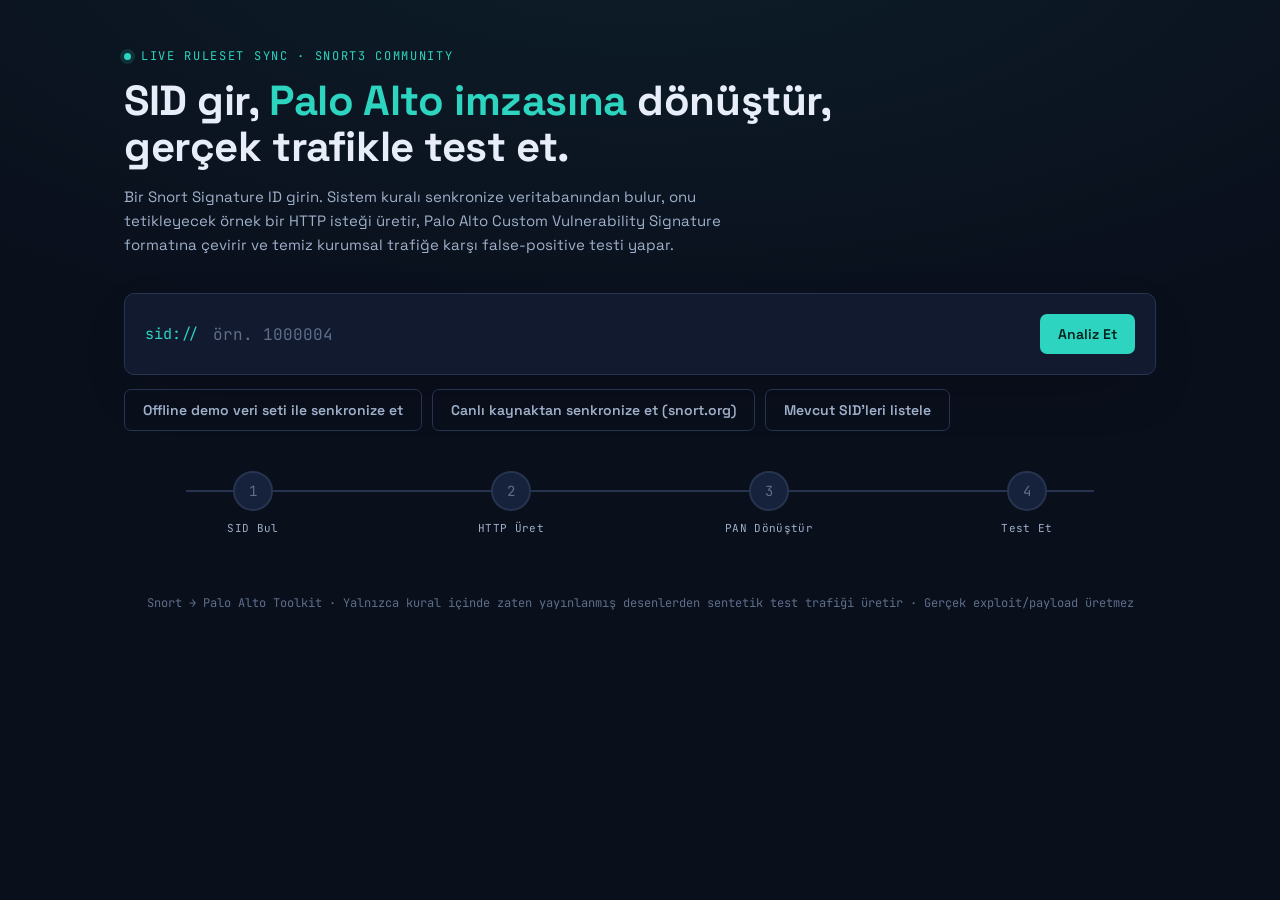
==== frontend/index.html @ 2f19ae96 "Initial commit" ====
<!DOCTYPE html>
<html lang="tr">
<head>
<meta charset="UTF-8">
<meta name="viewport" content="width=device-width, initial-scale=1.0">
<title>Snort → Palo Alto Dönüştürücü &amp; Test Toolkit</title>
<link rel="stylesheet" href="styles.css">
</head>
<body>
<div class="wrap">

  <div class="eyebrow"><span class="dot"></span> LIVE RULESET SYNC · SNORT3 COMMUNITY</div>
  <h1>SID gir, <span>Palo Alto imzasına</span> dönüştür,<br>gerçek trafikle test et.</h1>
  <p class="subtitle">
    Bir Snort Signature ID girin. Sistem kuralı senkronize veritabanından bulur,
    onu tetikleyecek örnek bir HTTP isteği üretir, Palo Alto Custom Vulnerability
    Signature formatına çevirir ve temiz kurumsal trafiğe karşı false-positive testi yapar.
  </p>

  <div class="console">
    <span class="prompt">sid://</span>
    <input id="sidInput" type="text" placeholder="örn. 1000004" autocomplete="off" />
    <button class="btn btn-primary" id="runBtn">Analiz Et</button>
  </div>

  <div class="toolbar">
    <button class="btn btn-ghost" id="syncOfflineBtn">Offline demo veri seti ile senkronize et</button>
    <button class="btn btn-ghost" id="syncLiveBtn">Canlı kaynaktan senkronize et (snort.org)</button>
    <button class="btn btn-ghost" id="listBtn">Mevcut SID'leri listele</button>
  </div>

  <div id="stateMsg" class="state-msg"></div>

  <div class="pipeline" id="pipeline">
    <div class="stage" data-stage="find"><div class="node">1</div><div class="label">SID Bul</div></div>
    <div class="stage" data-stage="http"><div class="node">2</div><div class="label">HTTP Üret</div></div>
    <div class="stage" data-stage="pan"><div class="node">3</div><div class="label">PAN Dönüştür</div></div>
    <div class="stage" data-stage="test"><div class="node">4</div><div class="label">Test Et</div></div>
  </div>

  <!-- Rule panel -->
  <div class="panel" id="rulePanel">
    <div class="panel-head"><h3>Snort Kuralı</h3><span class="tag" id="ruleTag"></span></div>
    <div class="panel-body">
      <div class="rule-meta" id="ruleMeta"></div>
      <pre id="ruleRaw"></pre>
    </div>
  </div>

  <!-- HTTP panel -->
  <div class="panel" id="httpPanel">
    <div class="panel-head"><h3>Üretilen Tetikleyici HTTP İsteği</h3><span class="tag">RAW HTTP/1.1</span></div>
    <div class="panel-body">
      <div class="copy-row"><button class="copy-btn" onclick="copyBlock('httpRaw')">Kopyala</button></div>
      <pre id="httpRaw"></pre>
      <div class="notice" id="httpNotes"></div>
    </div>
  </div>

  <!-- Palo Alto panel -->
  <div class="panel" id="panPanel">
    <div class="panel-head"><h3>Palo Alto Custom Vulnerability Signature</h3><span class="tag" id="panTag"></span></div>
    <div class="panel-body">
      <div class="copy-row"><button class="copy-btn" onclick="copyBlock('panXml')">XML kopyala</button></div>
      <pre id="panXml"></pre>
      <div class="copy-row" style="margin-top:16px;"><button class="copy-btn" onclick="copyBlock('panCli')">CLI kopyala</button></div>
      <pre id="panCli"></pre>
      <div class="notice" id="panWarnings"></div>
    </div>
  </div>

  <!-- Test panel -->
  <div class="panel" id="testPanel">
    <div class="panel-head"><h3>Test ve False-Positive Raporu</h3><span class="tag">PCAP tabanlı simülasyon</span></div>
    <div class="panel-body">
      <div id="testSummaryBadge"></div>
      <div class="test-grid">
        <div class="test-card">
          <div class="t-label">True Positive (tetikleyici istek)</div>
          <div class="t-value" id="tpValue">–</div>
        </div>
        <div class="test-card">
          <div class="t-label">False Positive Oranı (temiz trafik havuzu)</div>
          <div class="t-value" id="fpValue">–</div>
        </div>
      </div>
      <div style="margin-top:20px;">
        <div class="t-label" style="margin-bottom:8px;">Temiz trafik havuzu detayı</div>
        <div id="fpList"></div>
      </div>
      <div class="copy-row" style="margin-top:16px;"><button class="copy-btn" id="downloadPcapBtn">PCAP indir</button></div>
    </div>
  </div>

  <!-- SID list panel -->
  <div class="panel" id="listPanel">
    <div class="panel-head"><h3>Veritabanındaki SID'ler</h3><span class="tag" id="listTag"></span></div>
    <div class="panel-body" id="listBody"></div>
  </div>

  <footer>Snort → Palo Alto Toolkit · Yalnızca kural içinde zaten yayınlanmış desenlerden sentetik test trafiği üretir · Gerçek exploit/payload üretmez</footer>
</div>

<script src="app.js"></script>
</body>
</html>
---- frontend/styles.css ----
@import url('https://fonts.googleapis.com/css2?family=Space+Grotesk:wght@400;500;600;700&family=JetBrains+Mono:wght@400;500;700&display=swap');

:root{
  --bg-0:#0A0F1C;
  --bg-1:#111A2E;
  --bg-2:#16223B;
  --line:#26344F;
  --text-hi:#E7EEF9;
  --text-mid:#9FB0C9;
  --text-low:#5E6E8A;
  --teal:#2DD4BF;
  --teal-dim:#134E4A;
  --amber:#F5A524;
  --red:#EF4757;
  --green:#22C55E;
  --mono:'JetBrains Mono', ui-monospace, monospace;
  --sans:'Space Grotesk', system-ui, sans-serif;
}

*{box-sizing:border-box;}
html,body{margin:0;padding:0;}
body{
  background:
    radial-gradient(ellipse 80% 50% at 50% -10%, rgba(45,212,191,0.08), transparent),
    var(--bg-0);
  color:var(--text-hi);
  font-family:var(--sans);
  min-height:100vh;
}

::selection{background:var(--teal);color:var(--bg-0);}

.wrap{max-width:1080px;margin:0 auto;padding:48px 24px 96px;}

/* ---------- Header / hero ---------- */
.eyebrow{
  font-family:var(--mono);
  font-size:12px;
  letter-spacing:.14em;
  text-transform:uppercase;
  color:var(--teal);
  display:flex;align-items:center;gap:10px;
  margin-bottom:14px;
}
.eyebrow .dot{width:7px;height:7px;border-radius:50%;background:var(--teal);box-shadow:0 0 0 4px rgba(45,212,191,0.15);animation:pulse 2s infinite;}
@keyframes pulse{0%,100%{opacity:1;}50%{opacity:.35;}}

h1{
  font-size:clamp(28px,4vw,42px);
  line-height:1.1;
  margin:0 0 10px;
  font-weight:700;
  letter-spacing:-0.01em;
}
h1 span{color:var(--teal);}

.subtitle{color:var(--text-mid);font-size:15px;max-width:640px;line-height:1.6;margin-bottom:36px;}

/* ---------- SID input console ---------- */
.console{
  background:var(--bg-1);
  border:1px solid var(--line);
  border-radius:10px;
  padding:20px;
  display:flex;
  gap:12px;
  align-items:center;
  box-shadow:0 20px 60px -30px rgba(0,0,0,0.6);
}
.console .prompt{font-family:var(--mono);color:var(--teal);font-size:15px;white-space:nowrap;}
.console input{
  flex:1;
  background:transparent;
  border:none;
  outline:none;
  color:var(--text-hi);
  font-family:var(--mono);
  font-size:16px;
}
.console input::placeholder{color:var(--text-low);}
.btn{
  font-family:var(--sans);
  font-weight:600;
  font-size:14px;
  border:none;
  border-radius:7px;
  padding:11px 18px;
  cursor:pointer;
  transition:transform .12s ease, filter .12s ease;
}
.btn:hover{filter:brightness(1.1);}
.btn:active{transform:scale(.97);}
.btn-primary{background:var(--teal);color:#04201C;}
.btn-ghost{background:transparent;color:var(--text-mid);border:1px solid var(--line);}
.btn-ghost:hover{color:var(--text-hi);border-color:var(--teal);}

.toolbar{display:flex;gap:10px;margin-top:14px;flex-wrap:wrap;}

/* ---------- Pipeline ---------- */
.pipeline{
  display:grid;
  grid-template-columns:repeat(4,1fr);
  gap:0;
  margin:40px 0 8px;
  position:relative;
}
.pipeline::before{
  content:'';
  position:absolute;
  top:19px;left:6%;right:6%;
  height:2px;
  background:linear-gradient(90deg, var(--line), var(--line));
}
.stage{
  position:relative;
  text-align:center;
  font-family:var(--mono);
}
.stage .node{
  width:40px;height:40px;border-radius:50%;
  background:var(--bg-2);
  border:2px solid var(--line);
  margin:0 auto 10px;
  display:flex;align-items:center;justify-content:center;
  font-size:14px;color:var(--text-low);
  position:relative;z-index:1;
  transition:all .25s ease;
}
.stage.active .node{border-color:var(--teal);color:var(--teal);box-shadow:0 0 0 6px rgba(45,212,191,0.1);}
.stage.done .node{background:var(--teal);border-color:var(--teal);color:#04201C;}
.stage .label{font-size:11px;color:var(--text-mid);letter-spacing:.03em;}
.stage.active .label, .stage.done .label{color:var(--text-hi);}

/* ---------- Panels ---------- */
.panel{
  background:var(--bg-1);
  border:1px solid var(--line);
  border-radius:10px;
  margin-top:20px;
  overflow:hidden;
  display:none;
}
.panel.show{display:block;animation:fadein .3s ease;}
@keyframes fadein{from{opacity:0;transform:translateY(6px);}to{opacity:1;transform:translateY(0);}}

.panel-head{
  padding:16px 20px;
  border-bottom:1px solid var(--line);
  display:flex;justify-content:space-between;align-items:center;
}
.panel-head h3{margin:0;font-size:15px;font-weight:600;}
.panel-head .tag{font-family:var(--mono);font-size:11px;color:var(--text-low);}
.panel-body{padding:20px;}

pre{
  background:var(--bg-0);
  border:1px solid var(--line);
  border-radius:8px;
  padding:16px;
  overflow-x:auto;
  font-family:var(--mono);
  font-size:12.5px;
  line-height:1.6;
  color:#B9E4DE;
  margin:0;
}

.copy-row{display:flex;justify-content:flex-end;margin-bottom:8px;}
.copy-btn{
  font-family:var(--mono);font-size:11px;
  background:var(--bg-2);color:var(--text-mid);
  border:1px solid var(--line);border-radius:6px;
  padding:5px 10px;cursor:pointer;
}
.copy-btn:hover{color:var(--teal);border-color:var(--teal);}

.badge{
  display:inline-flex;align-items:center;gap:6px;
  font-family:var(--mono);font-size:12px;
  padding:4px 10px;border-radius:999px;
  border:1px solid var(--line);
}
.badge.ok{color:var(--green);border-color:rgba(34,197,94,0.3);background:rgba(34,197,94,0.08);}
.badge.warn{color:var(--amber);border-color:rgba(245,165,36,0.3);background:rgba(245,165,36,0.08);}
.badge.bad{color:var(--red);border-color:rgba(239,71,87,0.3);background:rgba(239,71,87,0.08);}

.test-grid{display:grid;grid-template-columns:1fr 1fr;gap:14px;margin-top:16px;}
@media(max-width:720px){.test-grid{grid-template-columns:1fr;}}
.test-card{background:var(--bg-2);border:1px solid var(--line);border-radius:8px;padding:14px;}
.test-card .t-label{font-size:12px;color:var(--text-mid);margin-bottom:6px;}
.test-card .t-value{font-family:var(--mono);font-size:22px;font-weight:700;}

.fp-item{
  display:flex;justify-content:space-between;align-items:center;
  padding:10px 0;border-bottom:1px solid var(--line);
  font-family:var(--mono);font-size:12.5px;color:var(--text-mid);
}
.fp-item:last-child{border-bottom:none;}

.notice{
  font-size:13px;color:var(--text-mid);
  border-left:3px solid var(--amber);
  padding:10px 14px;background:rgba(245,165,36,0.06);
  border-radius:0 6px 6px 0;margin-top:14px;
}

.rule-meta{display:flex;flex-wrap:wrap;gap:8px 20px;margin-bottom:14px;font-family:var(--mono);font-size:12.5px;color:var(--text-mid);}
.rule-meta b{color:var(--text-hi);font-weight:600;}

.state-msg{font-family:var(--mono);font-size:13px;color:var(--text-mid);margin-top:16px;}
.state-msg.error{color:var(--red);}

footer{margin-top:60px;color:var(--text-low);font-size:12px;text-align:center;font-family:var(--mono);}
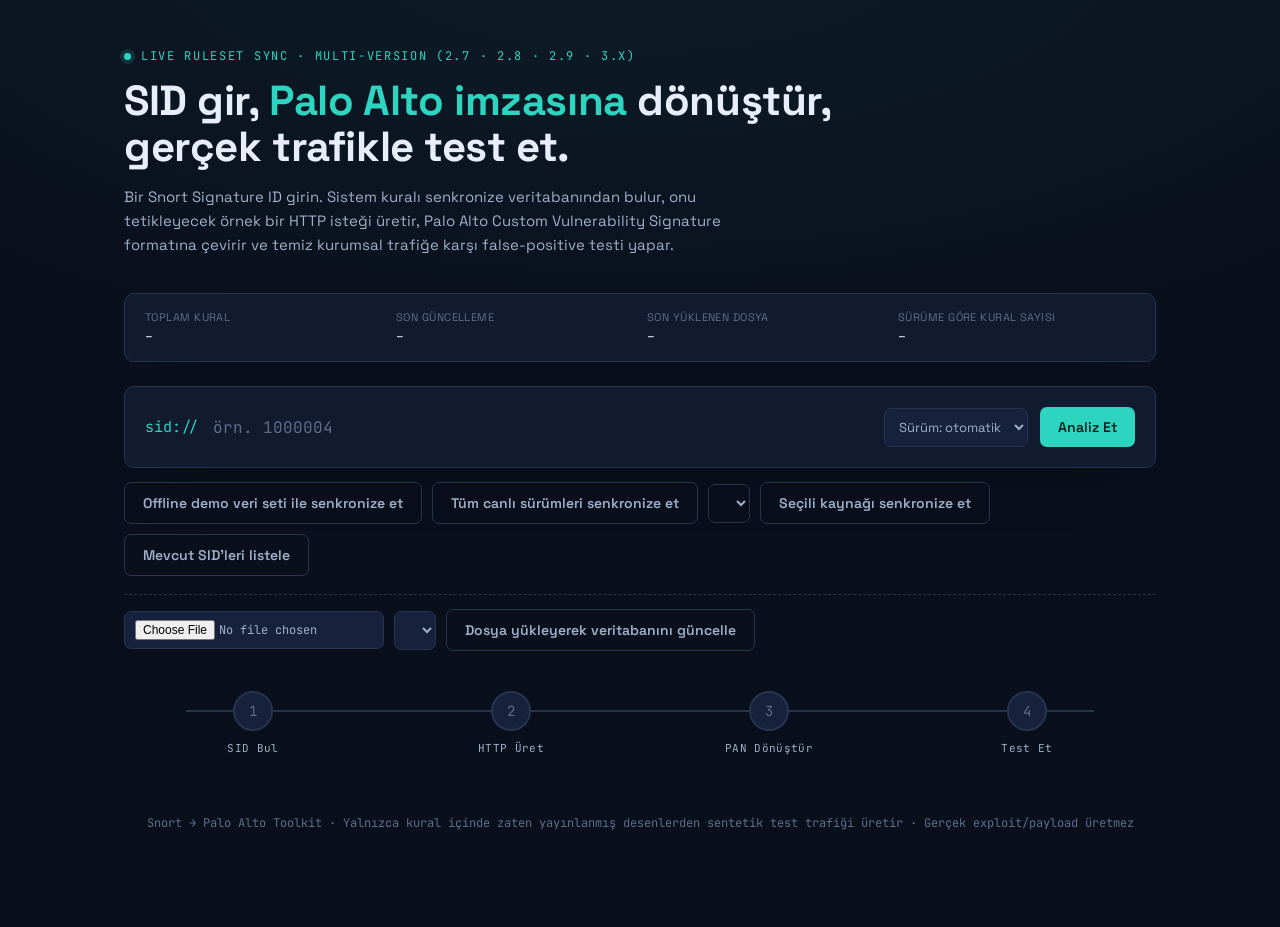
==== commit abc176ea: "Version 2 update" ====
--- a/frontend/index.html
+++ b/frontend/index.html
@@ -9,7 +9,7 @@
 <body>
 <div class="wrap">
 
-  <div class="eyebrow"><span class="dot"></span> LIVE RULESET SYNC · SNORT3 COMMUNITY</div>
+  <div class="eyebrow"><span class="dot"></span> LIVE RULESET SYNC · MULTI-VERSION (2.7 · 2.8 · 2.9 · 3.x)</div>
   <h1>SID gir, <span>Palo Alto imzasına</span> dönüştür,<br>gerçek trafikle test et.</h1>
   <p class="subtitle">
     Bir Snort Signature ID girin. Sistem kuralı senkronize veritabanından bulur,
@@ -17,16 +17,35 @@
     Signature formatına çevirir ve temiz kurumsal trafiğe karşı false-positive testi yapar.
   </p>
 
+  <!-- Durum çubuğu: son güncelleme / son yüklenen dosya -->
+  <div class="statusbar" id="statusBar">
+    <div class="status-item"><span class="s-label">Toplam kural</span><span class="s-value" id="statTotal">–</span></div>
+    <div class="status-item"><span class="s-label">Son güncelleme</span><span class="s-value" id="statLastUpdate">–</span></div>
+    <div class="status-item"><span class="s-label">Son yüklenen dosya</span><span class="s-value" id="statLastUpload">–</span></div>
+    <div class="status-item" id="statByVersionWrap"><span class="s-label">Sürüme göre kural sayısı</span><span class="s-value" id="statByVersion">–</span></div>
+  </div>
+
   <div class="console">
     <span class="prompt">sid://</span>
     <input id="sidInput" type="text" placeholder="örn. 1000004" autocomplete="off" />
+    <select id="versionSelect" title="Sürüm belirtmezseniz otomatik en uygunu seçilir">
+      <option value="">Sürüm: otomatik</option>
+    </select>
     <button class="btn btn-primary" id="runBtn">Analiz Et</button>
   </div>
 
   <div class="toolbar">
     <button class="btn btn-ghost" id="syncOfflineBtn">Offline demo veri seti ile senkronize et</button>
-    <button class="btn btn-ghost" id="syncLiveBtn">Canlı kaynaktan senkronize et (snort.org)</button>
+    <button class="btn btn-ghost" id="syncAllBtn">Tüm canlı sürümleri senkronize et</button>
+    <select id="syncSourceSelect" class="btn-ghost select-inline"></select>
+    <button class="btn btn-ghost" id="syncOneBtn">Seçili kaynağı senkronize et</button>
     <button class="btn btn-ghost" id="listBtn">Mevcut SID'leri listele</button>
+  </div>
+
+  <div class="toolbar upload-row">
+    <input type="file" id="fileInput" accept=".rules,.txt,.tar.gz,.tgz,.gz" />
+    <select id="uploadVersionSelect"></select>
+    <button class="btn btn-ghost" id="uploadBtn">Dosya yükleyerek veritabanını güncelle</button>
   </div>
 
   <div id="stateMsg" class="state-msg"></div>
@@ -43,6 +62,7 @@
     <div class="panel-head"><h3>Snort Kuralı</h3><span class="tag" id="ruleTag"></span></div>
     <div class="panel-body">
       <div class="rule-meta" id="ruleMeta"></div>
+      <div id="otherVersionsNotice" class="notice" style="display:none;"></div>
       <pre id="ruleRaw"></pre>
     </div>
   </div>
--- a/frontend/styles.css
+++ b/frontend/styles.css
@@ -94,7 +94,38 @@
 .btn-ghost{background:transparent;color:var(--text-mid);border:1px solid var(--line);}
 .btn-ghost:hover{color:var(--text-hi);border-color:var(--teal);}
 
-.toolbar{display:flex;gap:10px;margin-top:14px;flex-wrap:wrap;}
+.toolbar{display:flex;gap:10px;margin-top:14px;flex-wrap:wrap;align-items:center;}
+.upload-row{padding-top:14px;border-top:1px dashed var(--line);margin-top:18px;}
+
+select{
+  font-family:var(--sans);font-size:13px;
+  background:var(--bg-2);color:var(--text-mid);
+  border:1px solid var(--line);border-radius:7px;
+  padding:9px 10px;cursor:pointer;
+}
+select:hover{color:var(--text-hi);border-color:var(--teal);}
+.select-inline{max-width:280px;}
+
+input[type="file"]{
+  font-family:var(--mono);font-size:12px;color:var(--text-mid);
+  background:var(--bg-2);border:1px solid var(--line);border-radius:7px;
+  padding:8px 10px;
+}
+
+.statusbar{
+  display:grid;grid-template-columns:repeat(4,1fr);gap:14px;
+  background:var(--bg-1);border:1px solid var(--line);border-radius:10px;
+  padding:16px 20px;margin-bottom:24px;
+}
+@media(max-width:800px){.statusbar{grid-template-columns:1fr 1fr;}}
+.status-item{display:flex;flex-direction:column;gap:4px;}
+.s-label{font-size:11px;color:var(--text-low);text-transform:uppercase;letter-spacing:.04em;}
+.s-value{font-family:var(--mono);font-size:13px;color:var(--text-hi);}
+.version-pill{
+  display:inline-block;font-family:var(--mono);font-size:11px;
+  padding:2px 8px;border-radius:999px;margin-left:8px;
+  background:rgba(45,212,191,0.12);color:var(--teal);border:1px solid rgba(45,212,191,0.3);
+}
 
 /* ---------- Pipeline ---------- */
 .pipeline{
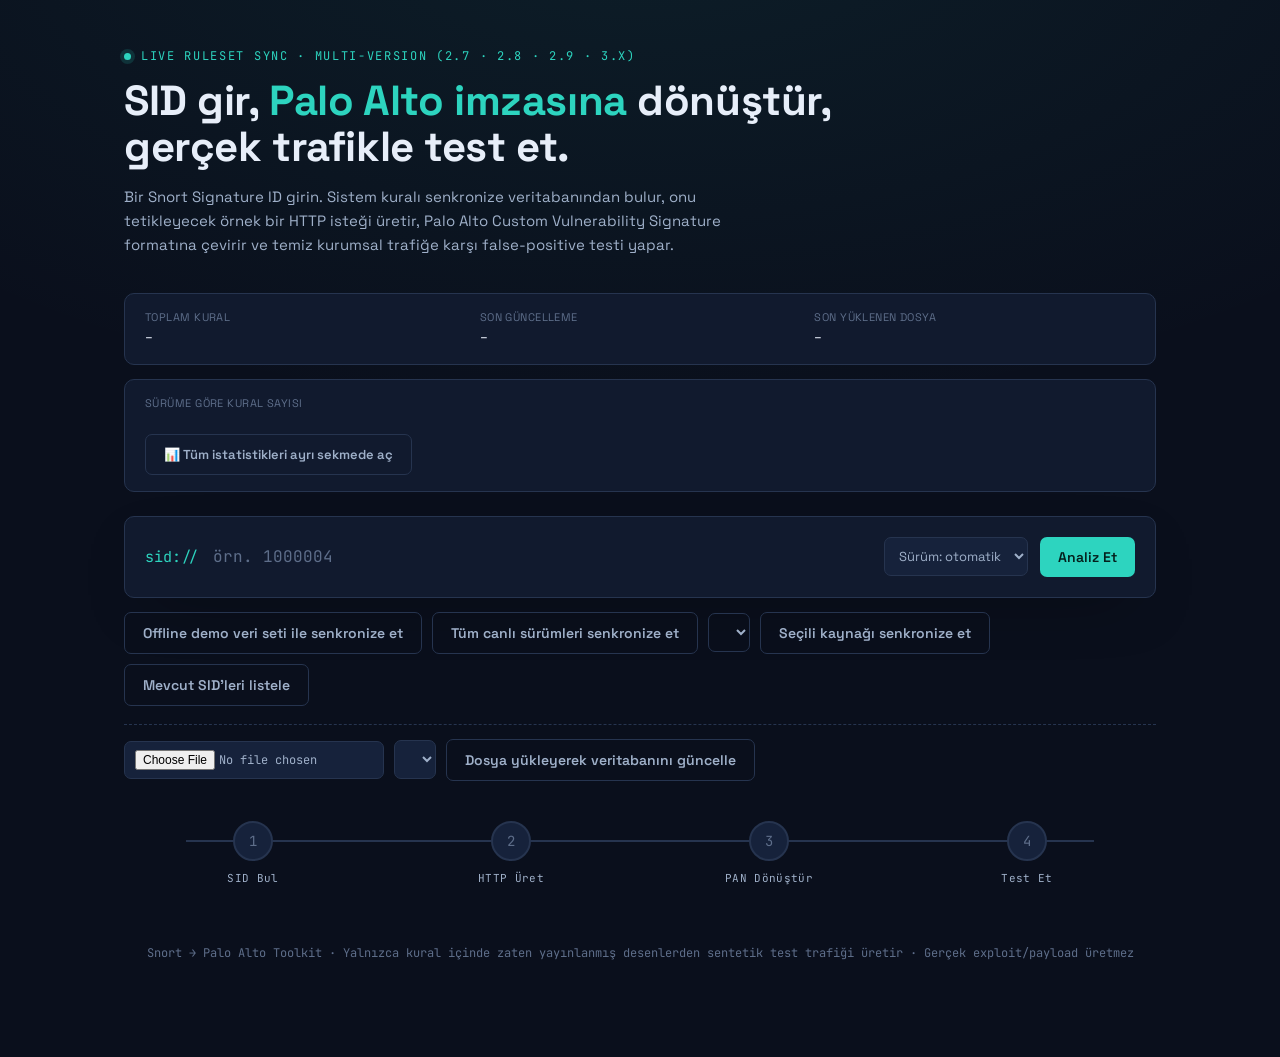
==== commit 40b078d3: "Version 3 update" ====
--- a/frontend/index.html
+++ b/frontend/index.html
@@ -22,7 +22,11 @@
     <div class="status-item"><span class="s-label">Toplam kural</span><span class="s-value" id="statTotal">–</span></div>
     <div class="status-item"><span class="s-label">Son güncelleme</span><span class="s-value" id="statLastUpdate">–</span></div>
     <div class="status-item"><span class="s-label">Son yüklenen dosya</span><span class="s-value" id="statLastUpload">–</span></div>
-    <div class="status-item" id="statByVersionWrap"><span class="s-label">Sürüme göre kural sayısı</span><span class="s-value" id="statByVersion">–</span></div>
+  </div>
+  <div class="version-breakdown" id="versionBreakdown">
+    <div class="s-label" style="margin-bottom:8px;">Sürüme göre kural sayısı</div>
+    <div id="versionBreakdownList" class="vb-list"></div>
+    <a href="stats.html" target="_blank" class="btn-ghost btn stats-link">📊 Tüm istatistikleri ayrı sekmede aç</a>
   </div>
 
   <div class="console">
--- a/frontend/styles.css
+++ b/frontend/styles.css
@@ -113,14 +113,28 @@
 }
 
 .statusbar{
-  display:grid;grid-template-columns:repeat(4,1fr);gap:14px;
+  display:grid;grid-template-columns:repeat(3,1fr);gap:14px;
+  background:var(--bg-1);border:1px solid var(--line);border-radius:10px;
+  padding:16px 20px;margin-bottom:14px;
+}
+@media(max-width:800px){.statusbar{grid-template-columns:1fr;}}
+.status-item{display:flex;flex-direction:column;gap:4px;}
+.s-label{font-size:11px;color:var(--text-low);text-transform:uppercase;letter-spacing:.04em;}
+.s-value{font-family:var(--mono);font-size:13px;color:var(--text-hi);line-height:1.5;white-space:pre-line;}
+
+.version-breakdown{
   background:var(--bg-1);border:1px solid var(--line);border-radius:10px;
   padding:16px 20px;margin-bottom:24px;
 }
-@media(max-width:800px){.statusbar{grid-template-columns:1fr 1fr;}}
-.status-item{display:flex;flex-direction:column;gap:4px;}
-.s-label{font-size:11px;color:var(--text-low);text-transform:uppercase;letter-spacing:.04em;}
-.s-value{font-family:var(--mono);font-size:13px;color:var(--text-hi);}
+.vb-list{display:flex;flex-wrap:wrap;gap:8px;margin-bottom:12px;}
+.vb-pill{
+  font-family:var(--mono);font-size:12.5px;
+  background:var(--bg-2);border:1px solid var(--line);border-radius:8px;
+  padding:8px 12px;display:flex;align-items:center;gap:8px;
+}
+.vb-pill b{color:var(--teal);font-size:15px;}
+.stats-link{display:inline-block;margin-top:4px;text-decoration:none;font-size:13px;}
+
 .version-pill{
   display:inline-block;font-family:var(--mono);font-size:11px;
   padding:2px 8px;border-radius:999px;margin-left:8px;
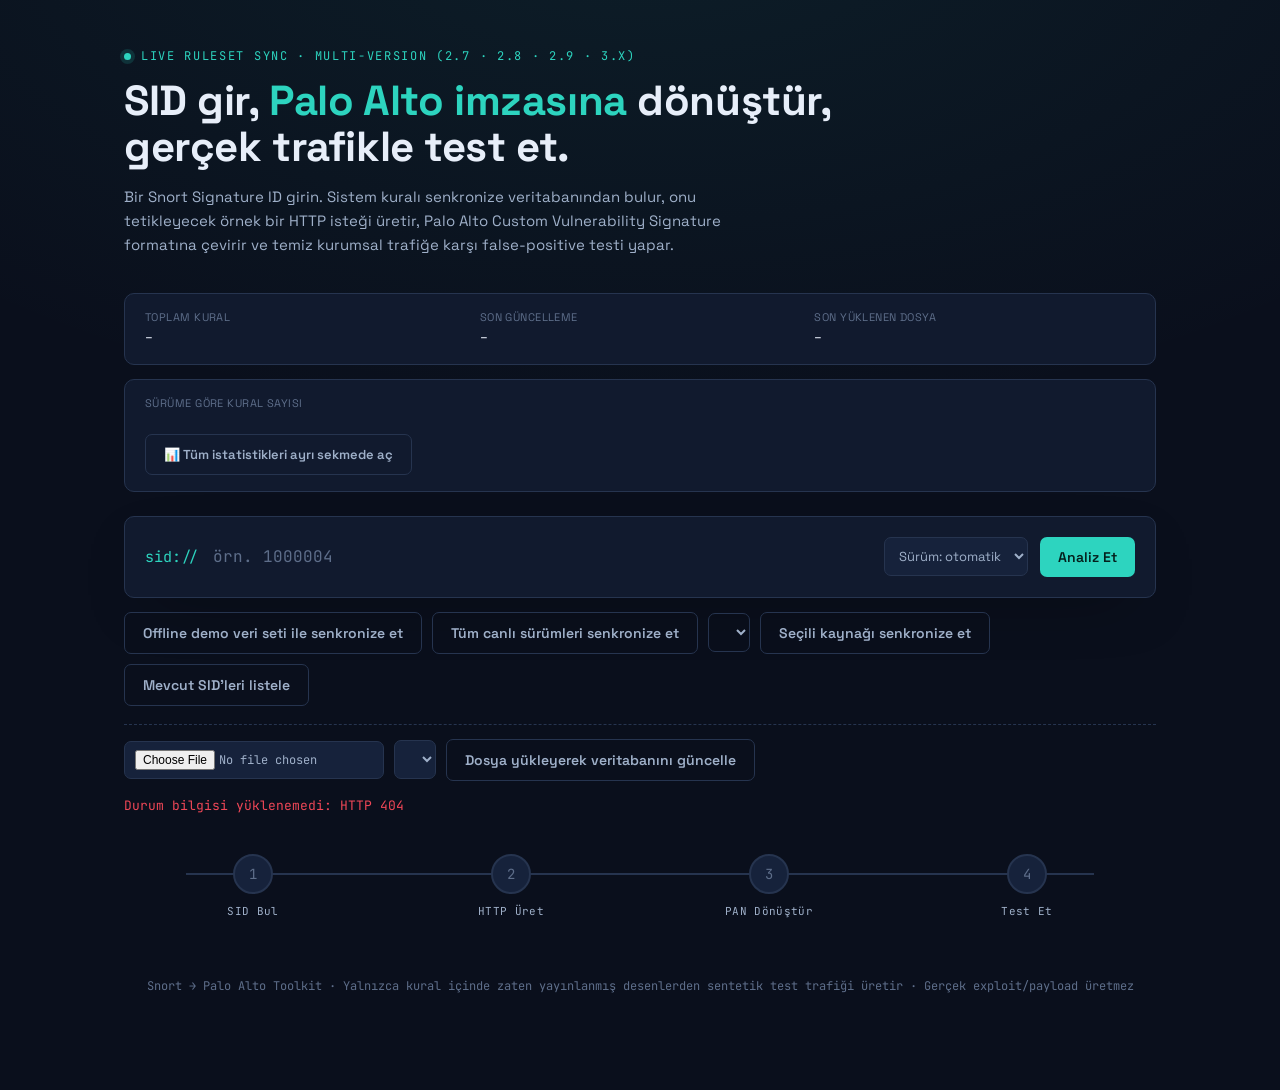
==== commit 41ae6ef8: "Versiyon 6" ====
--- a/frontend/index.html
+++ b/frontend/index.html
@@ -47,7 +47,7 @@
   </div>
 
   <div class="toolbar upload-row">
-    <input type="file" id="fileInput" accept=".rules,.txt,.tar.gz,.tgz,.gz" />
+    <input type="file" id="fileInput" accept=".rules,.txt,.tar.gz,.tgz,.gz,.zip" />
     <select id="uploadVersionSelect"></select>
     <button class="btn btn-ghost" id="uploadBtn">Dosya yükleyerek veritabanını güncelle</button>
   </div>
